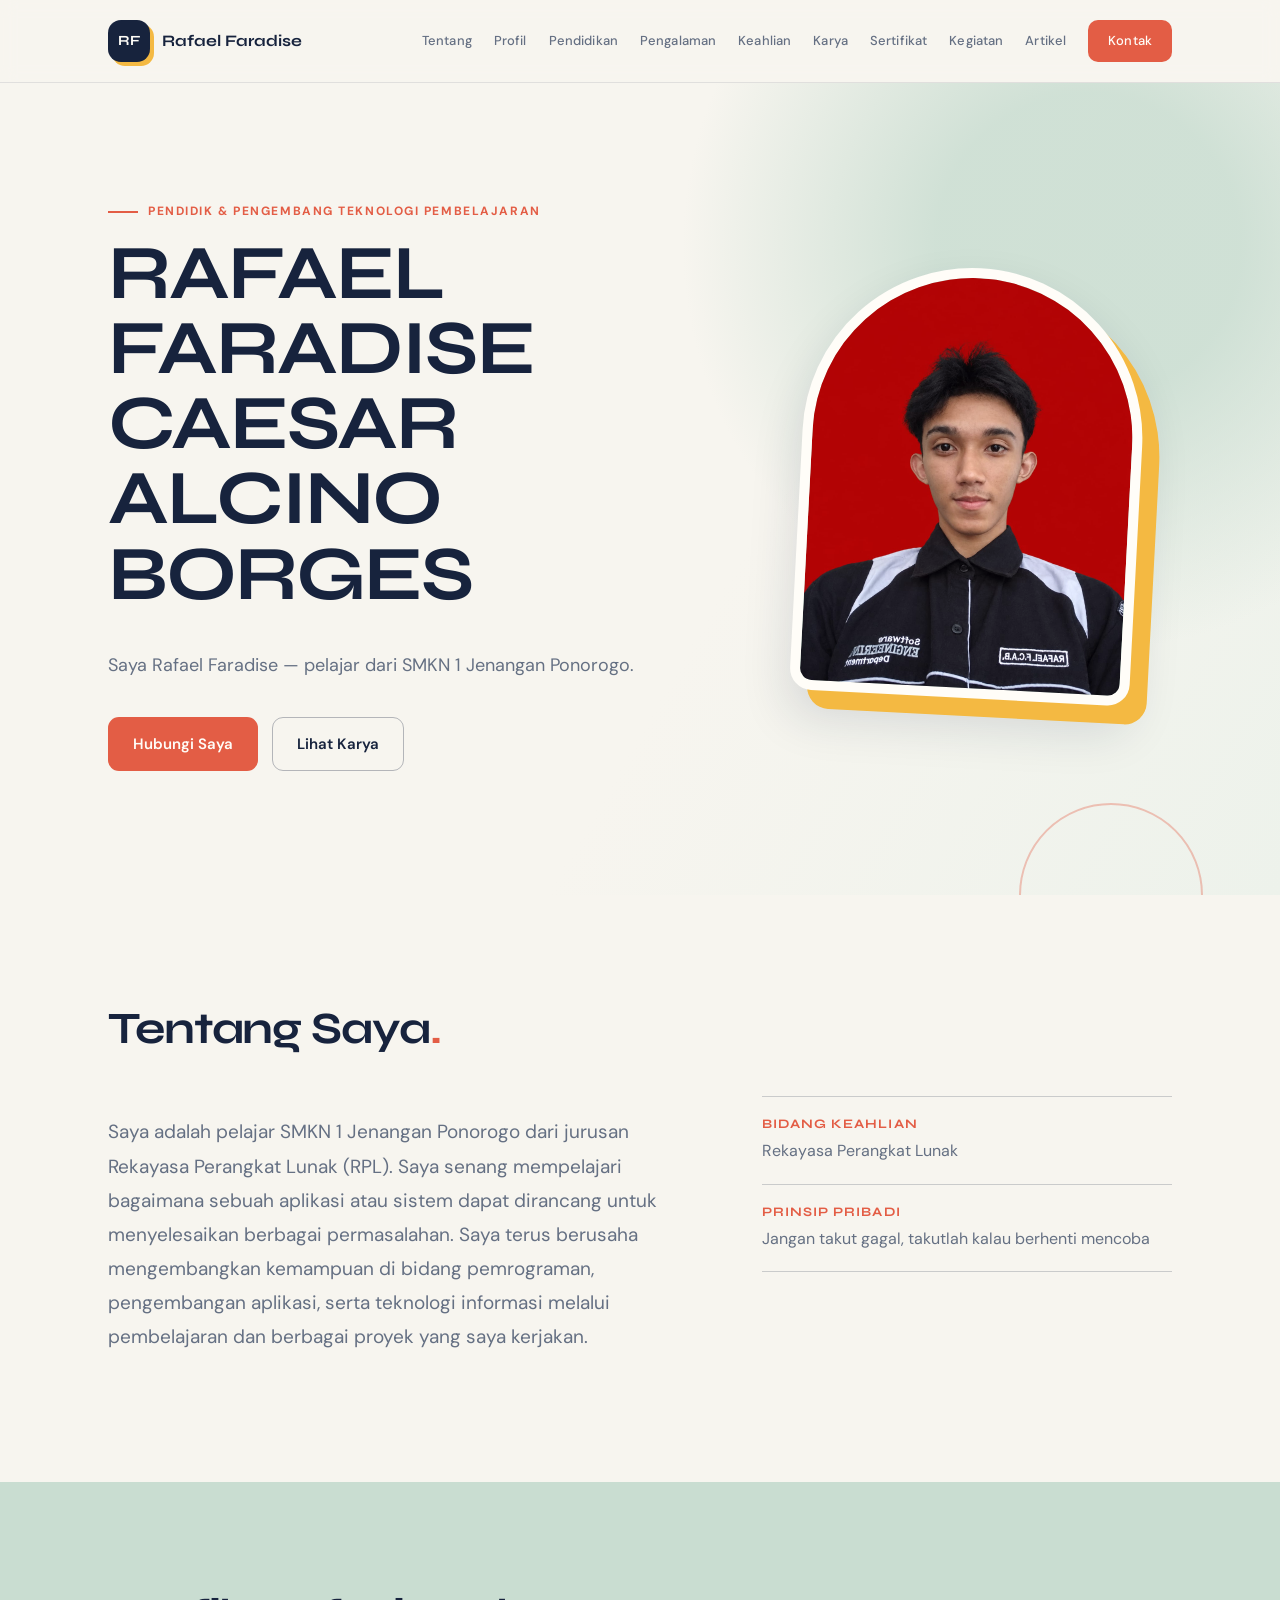
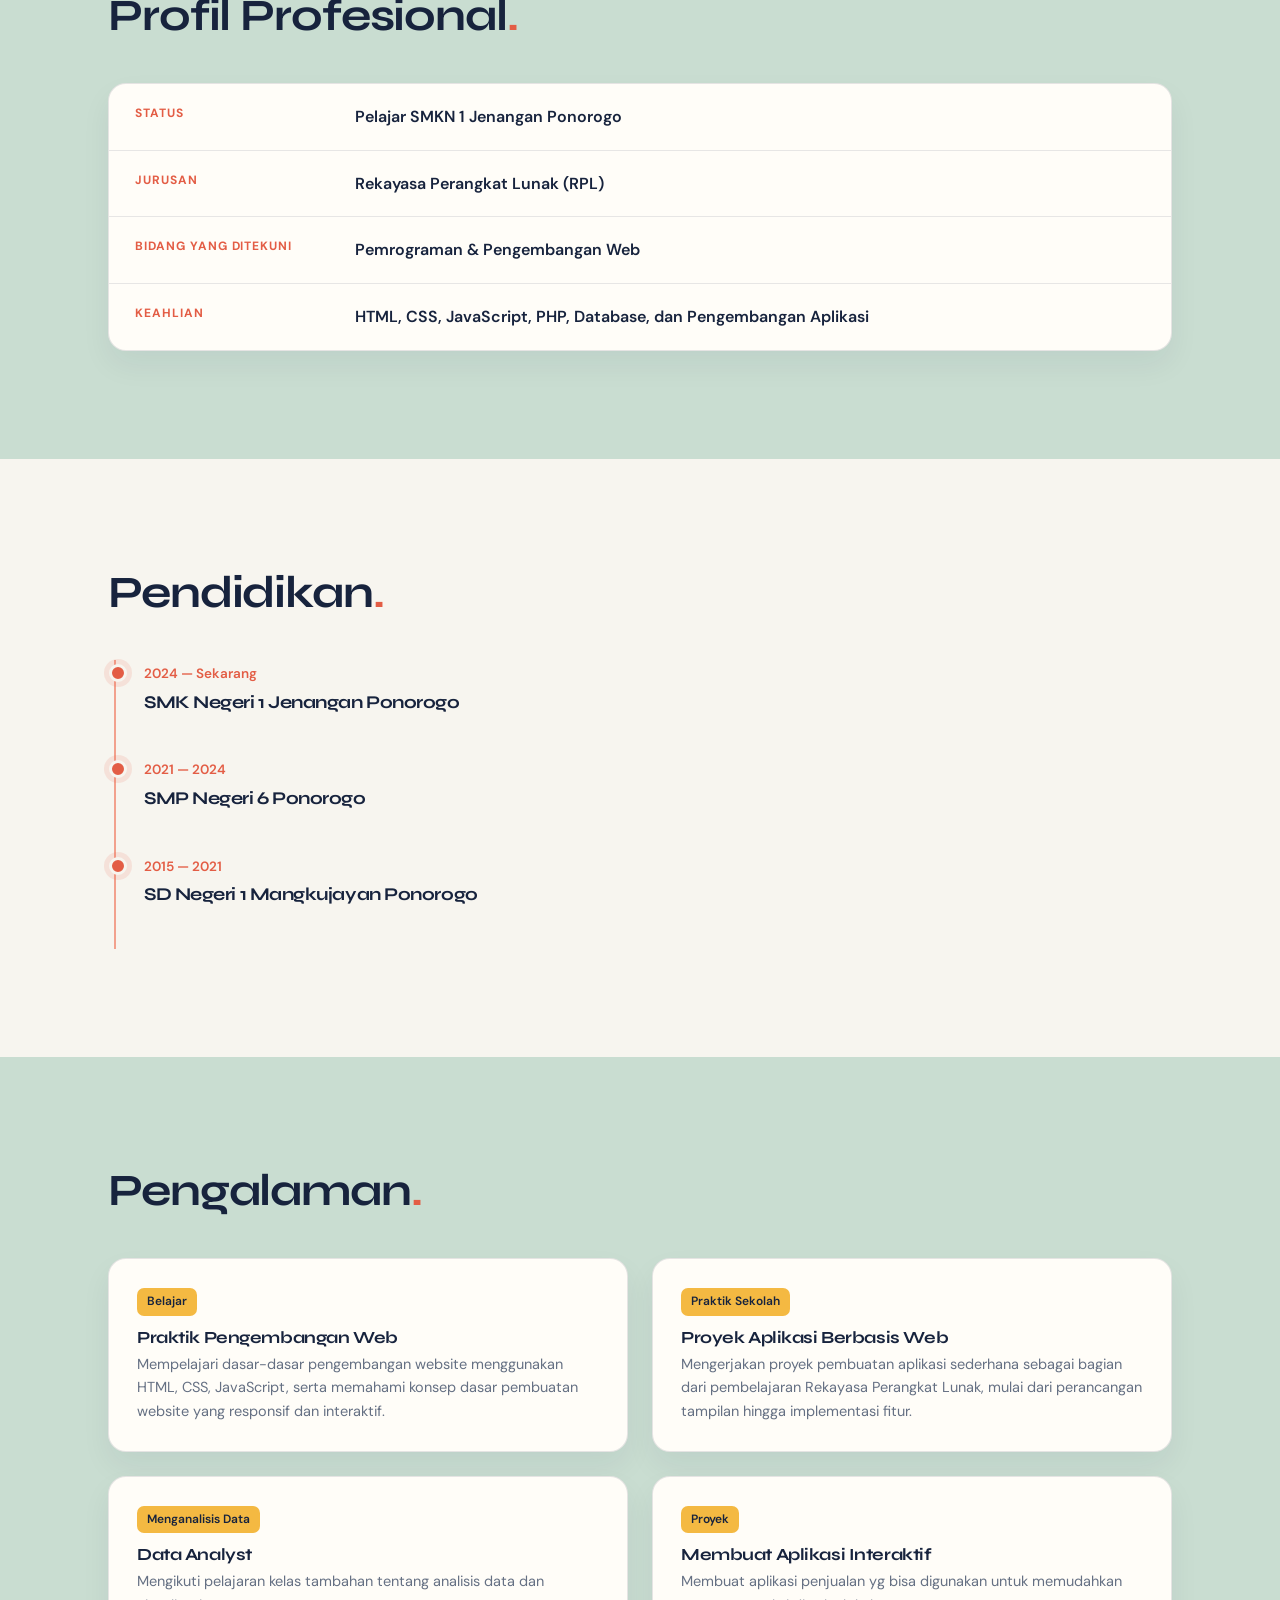
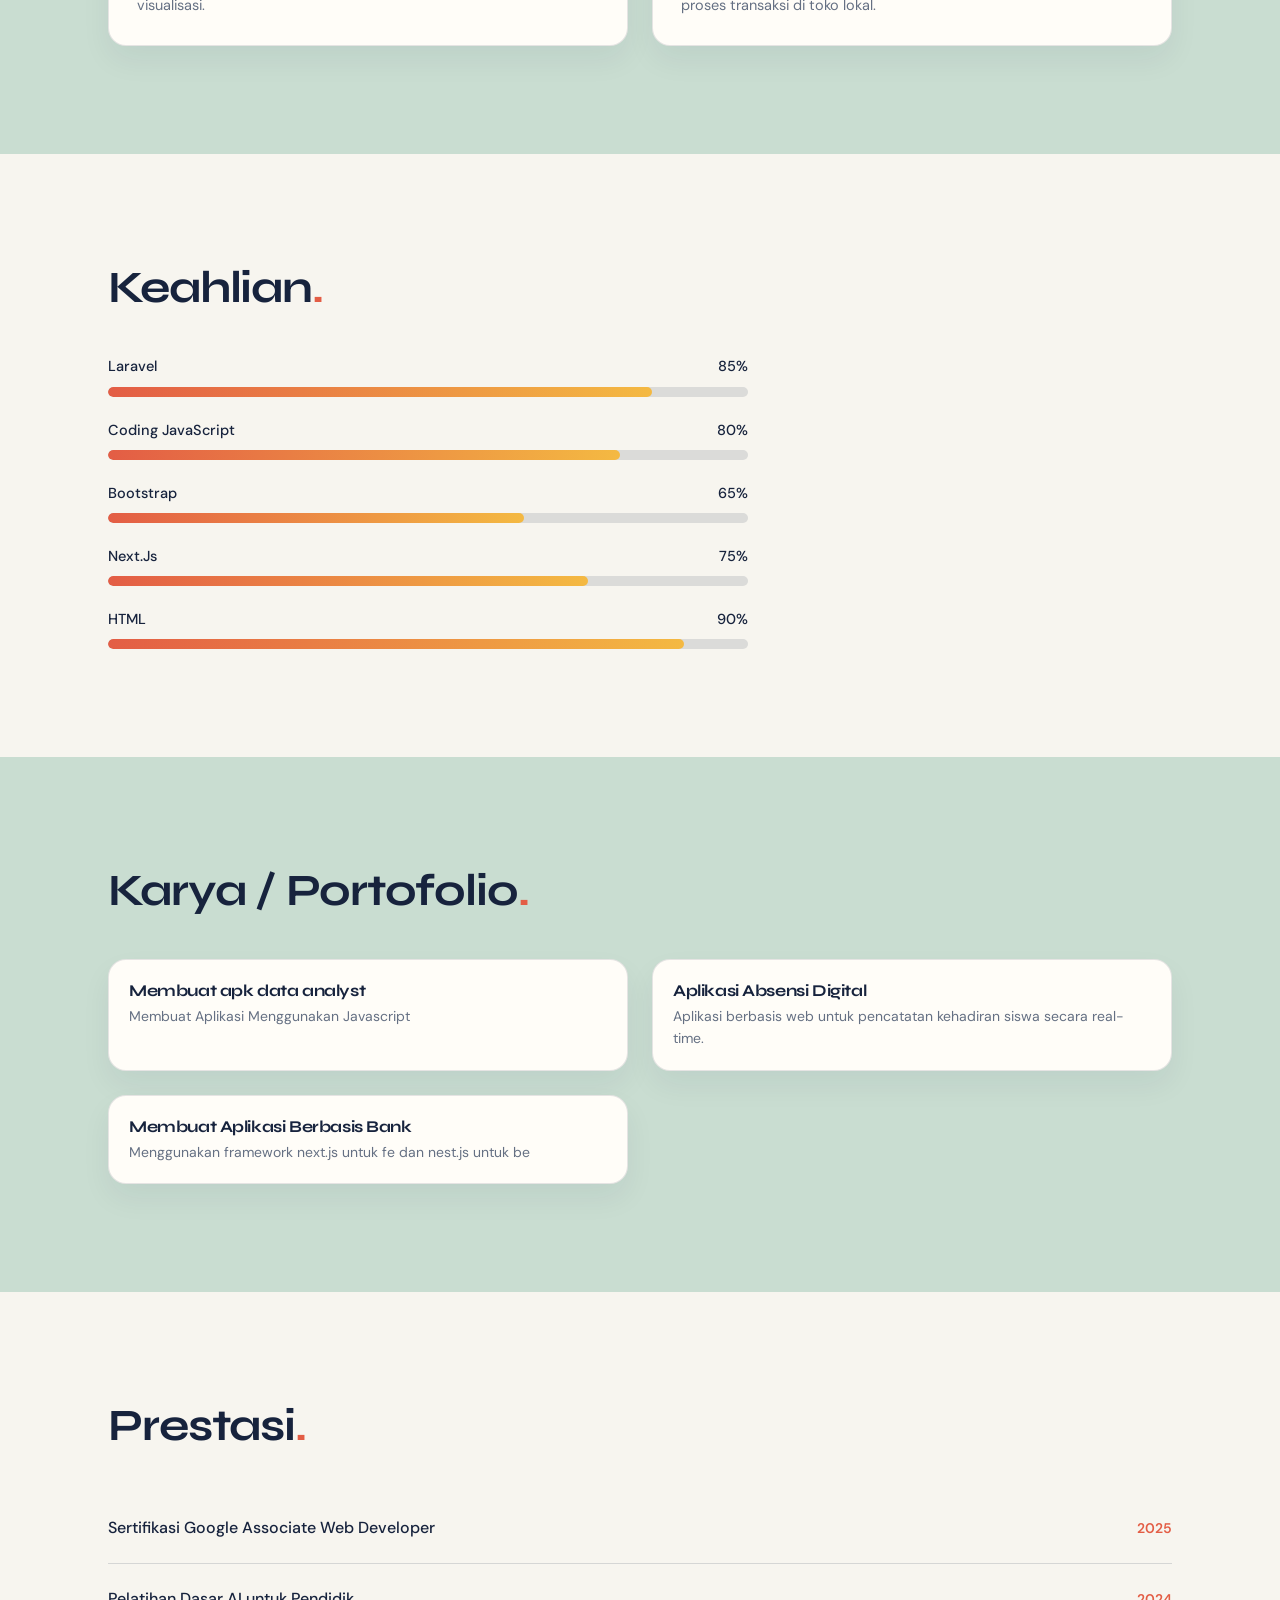
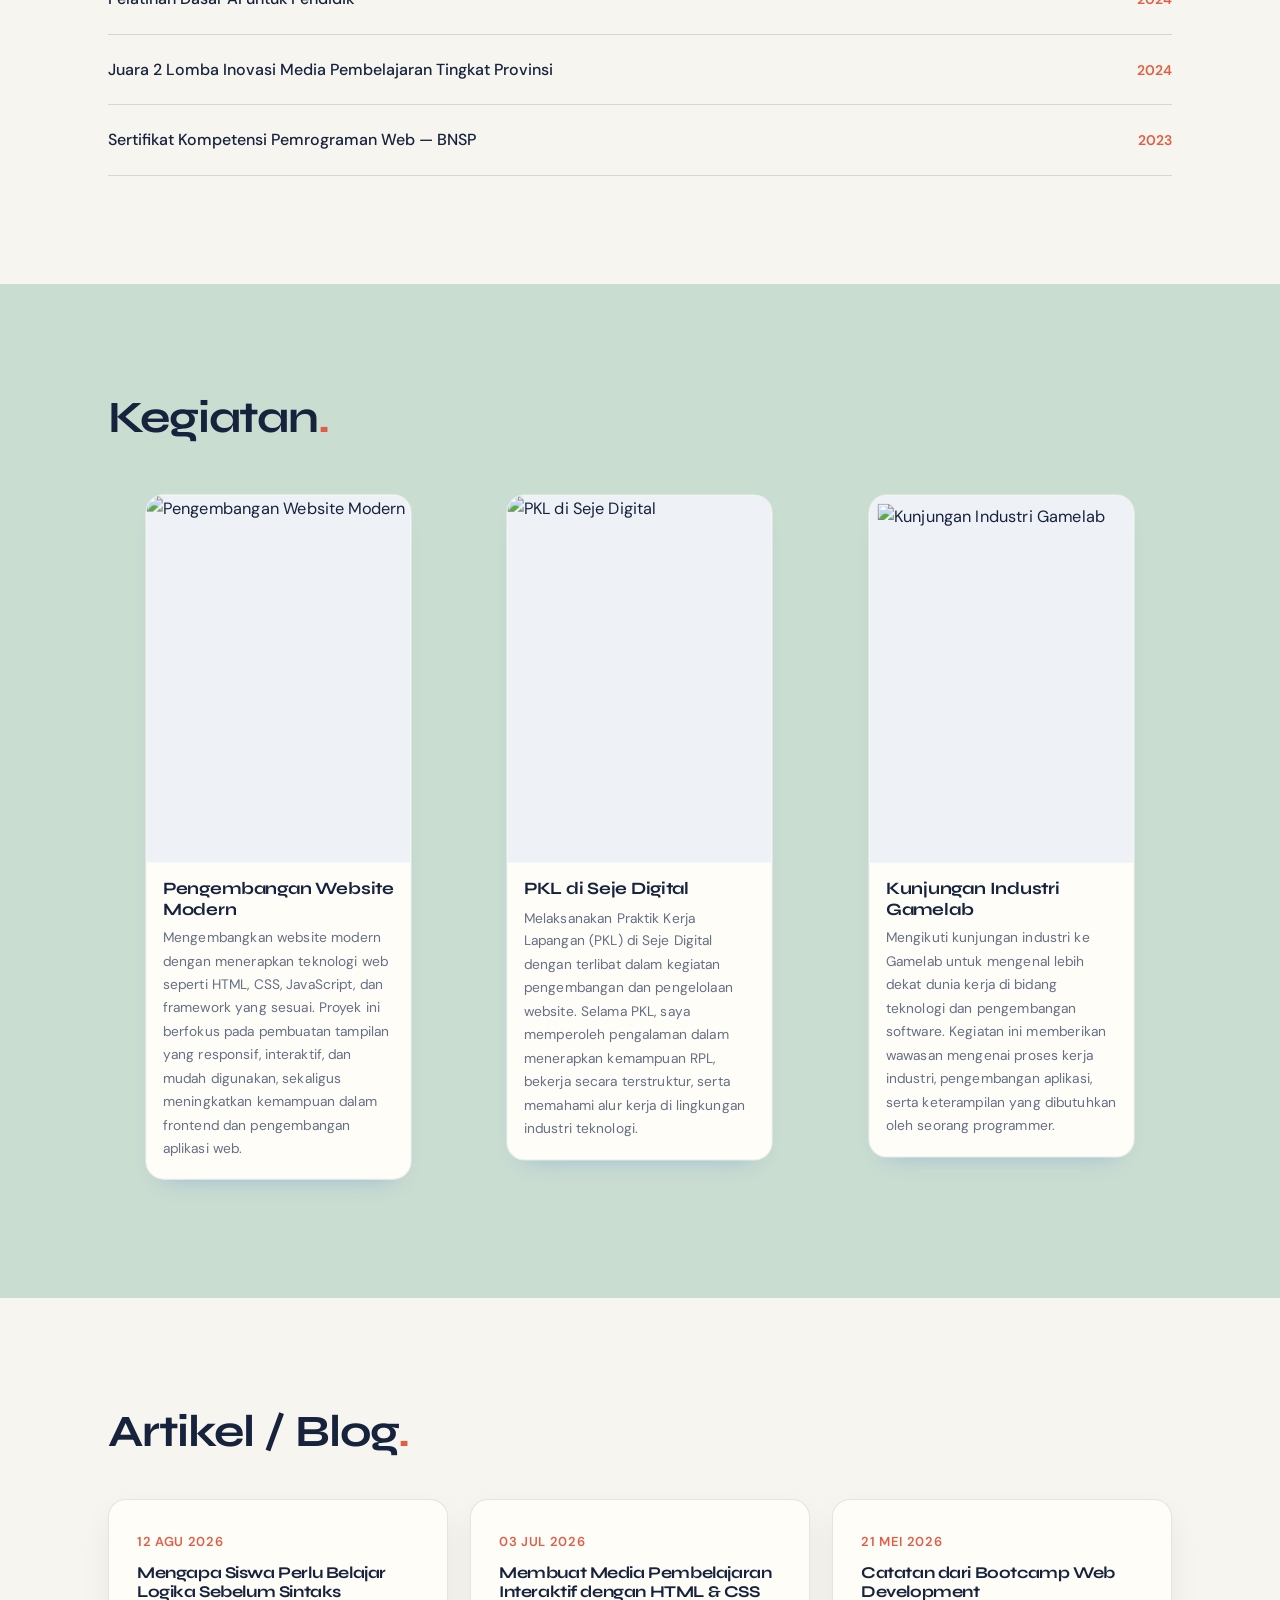
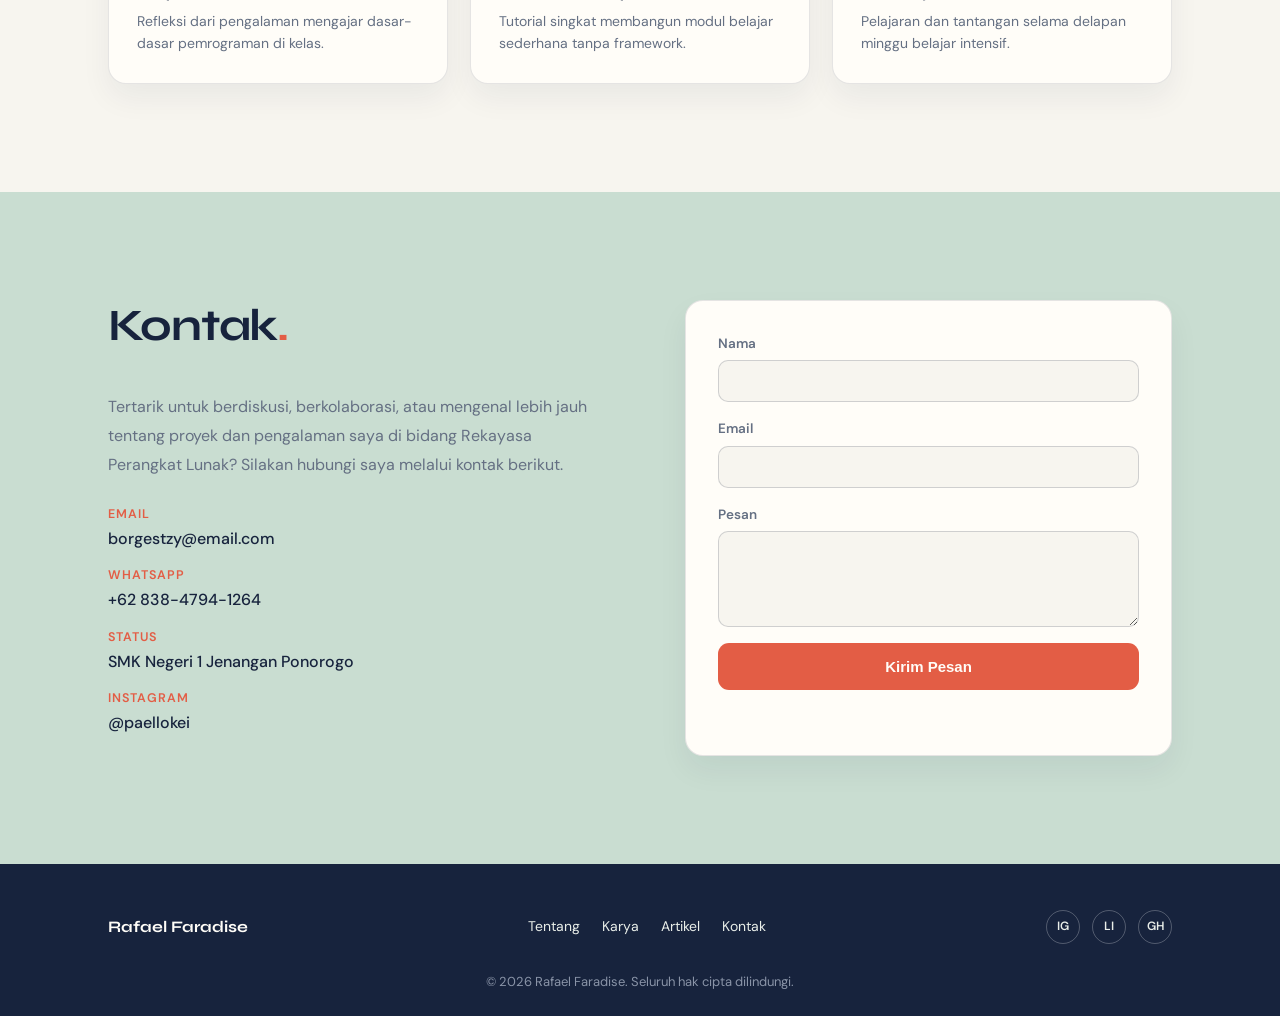
==== index.html @ 044e963b "fix github pages structure" ====
<!DOCTYPE html>
<html lang="id">
<head>
<meta charset="UTF-8">
<meta name="viewport" content="width=device-width, initial-scale=1.0">
<title>Rafael Faradise — Pendidik & Pengembang Teknologi Pembelajaran</title>
<link rel="preconnect" href="https://fonts.googleapis.com">
<link rel="preconnect" href="https://fonts.gstatic.com" crossorigin>
<link href="https://fonts.googleapis.com/css2?family=DM+Sans:wght@400;500;600;700&family=Syne:wght@500;600;700;800&display=swap" rel="stylesheet">
<link rel="stylesheet" href="styles.css">
</head>
<body>

<!-- ============ 1. HEADER / NAVBAR ============ -->
<header class="site-header" id="header">
  <div class="wrap header-inner">
    <a class="brand" href="#beranda">
      <span class="brand-mark">RF</span>
      <span class="brand-name">Rafael Faradise</span>
    </a>

    <nav class="nav" id="nav">
      <a href="#tentang">Tentang</a>
      <a href="#profil">Profil</a>
      <a href="#pendidikan">Pendidikan</a>
      <a href="#pengalaman">Pengalaman</a>
      <a href="#keahlian">Keahlian</a>
      <a href="#karya">Karya</a>
      <a href="#sertifikat">Sertifikat</a>
      <a href="#kegiatan">Kegiatan</a>
      <a href="#artikel">Artikel</a>
      <a href="#kontak" class="nav-cta">Kontak</a>
    </nav>

    <button class="nav-toggle" id="navToggle" aria-label="Buka menu" aria-expanded="false">
      <span></span><span></span><span></span>
    </button>
  </div>
</header>

<main>

  <!-- ============ 2. HERO / BERANDA ============ -->
  <section class="hero" id="beranda">
    <div class="wrap hero-inner">
      <div class="hero-text">
        <p class="hero-eyebrow">Pendidik &amp; Pengembang Teknologi Pembelajaran</p>
        <h1>RAFAEL FARADISE CAESAR ALCINO BORGES</h1>
        <p class="hero-tagline">
          Saya Rafael Faradise — pelajar dari SMKN 1 Jenangan Ponorogo.
        </p>
        <div class="hero-actions">
          <a href="#kontak" class="btn btn-primary">Hubungi Saya</a>
          <a href="#karya" class="btn btn-ghost">Lihat Karya</a>
        </div>
      </div>
      <div class="hero-photo">
        <div class="photo-frame">
          <img src="rafael.jpg.jpeg" alt="Foto Rafael Faradise">
        </div>
      </div>
    </div>
  </section>

  <!-- ============ 3. TENTANG SAYA ============ -->
  <section class="section" id="tentang">
    <div class="wrap">
      <h2 class="section-title">Tentang Saya</h2>
      <div class="about-grid">
        <p class="about-bio">
          Saya adalah pelajar SMKN 1 Jenangan Ponorogo dari jurusan Rekayasa Perangkat Lunak (RPL).
           Saya senang mempelajari bagaimana sebuah aplikasi atau sistem dapat dirancang untuk menyelesaikan berbagai permasalahan.
            Saya terus berusaha mengembangkan kemampuan di bidang pemrograman, pengembangan aplikasi, serta teknologi informasi
          melalui pembelajaran dan berbagai proyek yang saya kerjakan.  
        </p>
        <div class="about-side">
          <div class="about-item">
            <h3>Bidang Keahlian</h3>
            <p>Rekayasa Perangkat Lunak</p>
          </div>
          <div class="about-item">
            <h3>Prinsip Pribadi</h3>
            <p>Jangan takut gagal, takutlah kalau berhenti mencoba</p>
          </div>
        </div>
      </div>
    </div>
  </section>

  <!-- ============ 4. PROFIL PROFESIONAL ============ -->
  <section class="section section-alt" id="profil">
    <div class="wrap">
      <h2 class="section-title">Profil Profesional</h2>
      <div class="profile-card">
        <div class="profile-row">
          <span class="profile-label">Status</span>
          <span class="profile-value">Pelajar SMKN 1 Jenangan Ponorogo</span>
        </div>
        <div class="profile-row">
          <span class="profile-label">Jurusan</span>
          <span class="profile-value">Rekayasa Perangkat Lunak (RPL)</span>
        </div>
        <div class="profile-row">
          <span class="profile-label">Bidang yang Ditekuni</span>
          <span class="profile-value">Pemrograman & Pengembangan Web</span>
        </div>
        <div class="profile-row">
          <span class="profile-label">Keahlian</span>
          <span class="profile-value">HTML, CSS, JavaScript, PHP, Database, dan Pengembangan Aplikasi</span>
        </div>
      </div>
    </div>
  </section>

  <!-- ============ 5. PENDIDIKAN ============ -->
  <section class="section" id="pendidikan">
    <div class="wrap">
      <h2 class="section-title">Pendidikan</h2>
      <ol class="timeline">
        <li class="timeline-item">
          <span class="timeline-year">2024 — Sekarang</span>
          <h3>SMK Negeri 1 Jenangan Ponorogo</h3>
        </li>
        <li class="timeline-item">
          <span class="timeline-year">2021 — 2024</span>
          <h3>SMP Negeri 6 Ponorogo</h3>
        </li>
        <li class="timeline-item">
          <span class="timeline-year">2015 — 2021</span>
          <h3>SD Negeri 1 Mangkujayan Ponorogo</h3>
        </li>
      </ol>
    </div>
  </section>

  <!-- ============ 6. PENGALAMAN ============ -->
  <section class="section section-alt" id="pengalaman">
    <div class="wrap">
      <h2 class="section-title">Pengalaman</h2>
      <div class="exp-grid">
        <div class="exp-card">
          <span class="exp-tag">Belajar</span>
          <h3>Praktik Pengembangan Web</h3>
          <p>Mempelajari dasar-dasar pengembangan website menggunakan HTML, CSS, JavaScript,
             serta memahami konsep dasar pembuatan website yang responsif dan interaktif.</p>
        </div>
        <div class="exp-card">
          <span class="exp-tag">Praktik Sekolah</span>
          <h3>Proyek Aplikasi Berbasis Web</h3>
          <p>Mengerjakan proyek pembuatan aplikasi sederhana sebagai bagian dari pembelajaran Rekayasa Perangkat Lunak,
             mulai dari perancangan tampilan hingga implementasi fitur.</p>
        </div>
        <div class="exp-card">
          <span class="exp-tag">Menganalisis Data</span>
          <h3>Data Analyst</h3>
          <p>Mengikuti pelajaran kelas tambahan tentang analisis data dan visualisasi.</p>
        </div>
        <div class="exp-card">
          <span class="exp-tag">Proyek</span>
          <h3>Membuat Aplikasi Interaktif</h3>
          <p>Membuat aplikasi penjualan yg bisa digunakan untuk memudahkan proses transaksi di toko lokal.</p>
        </div>
      </div>
    </div>
  </section>

  <!-- ============ 7. KEAHLIAN ============ -->
  <section class="section" id="keahlian">
    <div class="wrap">
      <h2 class="section-title">Keahlian</h2>
      <div class="skills">
        <div class="skill">
          <div class="skill-head"><span>Laravel</span><span>85%</span></div>
          <div class="skill-bar"><div class="skill-fill" data-level="85"></div></div>
        </div>
        <div class="skill">
          <div class="skill-head"><span>Coding JavaScript</span><span>80%</span></div>
          <div class="skill-bar"><div class="skill-fill" data-level="80"></div></div>
        </div>
        <div class="skill">
          <div class="skill-head"><span>Bootstrap</span><span>65%</span></div>
          <div class="skill-bar"><div class="skill-fill" data-level="65"></div></div>
        </div>
        <div class="skill">
          <div class="skill-head"><span>Next.Js</span><span>75%</span></div>
          <div class="skill-bar"><div class="skill-fill" data-level="75"></div></div>
        </div>
        <div class="skill">
          <div class="skill-head"><span>HTML</span><span>90%</span></div>
          <div class="skill-bar"><div class="skill-fill" data-level="90"></div></div>
        </div>
      </div>

    </div>
  </section>

  <!-- ============ 8. KARYA / PORTOFOLIO ============ -->
  <section class="section section-alt" id="karya">
    <div class="wrap">
      <h2 class="section-title">Karya / Portofolio</h2>
      <div class="work-grid">
        <article class="work-card">
          <h3>Membuat apk data analyst</h3>
          <p>Membuat Aplikasi Menggunakan Javascript</p>
        </article>
        <article class="work-card">
          <h3>Aplikasi Absensi Digital</h3>
          <p>Aplikasi berbasis web untuk pencatatan kehadiran siswa secara real-time.</p>
        </article>
        <article class="work-card">
          <h3>Membuat Aplikasi Berbasis Bank</h3>
          <p>Menggunakan framework next.js untuk fe dan nest.js untuk be</p>
        </article>
      </div>
    </div>
  </section>

  <!-- ============ 9. SERTIFIKAT / PRESTASI ============ -->
  <section class="section" id="sertifikat">
    <div class="wrap">
      <h2 class="section-title">Prestasi</h2>
      <ul class="cert-list">
        <li>
          <span class="cert-name">Sertifikasi Google Associate Web Developer</span>
          <span class="cert-year">2025</span>
        </li>
        <li>
          <span class="cert-name">Pelatihan Dasar AI untuk Pendidik</span>
          <span class="cert-year">2024</span>
        </li>
        <li>
          <span class="cert-name">Juara 2 Lomba Inovasi Media Pembelajaran Tingkat Provinsi</span>
          <span class="cert-year">2024</span>
        </li>
        <li>
          <span class="cert-name">Sertifikat Kompetensi Pemrograman Web — BNSP</span>
          <span class="cert-year">2023</span>
        </li>
      </ul>
    </div>
  </section>

  <!-- ============ 10. KEGIATAN ============ -->
  <section class="section section-alt" id="kegiatan">
    <div class="wrap">
      <h2 class="section-title">Kegiatan</h2>
      <div class="gallery">
        <figure class="gallery-item">
          <img src="https://i.ibb.co.com/ns5LD12W/Whats-App-Image-2026-09-17-at-14-52-43.jpg" alt="Pengembangan Website Modern">
          <figcaption>
            <h3>Pengembangan Website Modern</h3>
            <p>Mengembangkan website modern dengan menerapkan teknologi web seperti HTML, CSS, JavaScript, dan framework yang sesuai. Proyek ini berfokus pada pembuatan tampilan yang responsif, interaktif, dan mudah digunakan, sekaligus meningkatkan kemampuan dalam frontend dan pengembangan aplikasi web.</p>
          </figcaption>
        </figure>
        <figure class="gallery-item">
          <img src="https://i.ibb.co.com/B2PMxTwX/Whats-App-Image-2026-09-17-at-14-53-12.jpg" alt="PKL di Seje Digital">
          <figcaption>
            <h3>PKL di Seje Digital</h3>
            <p>Melaksanakan Praktik Kerja Lapangan (PKL) di Seje Digital dengan terlibat dalam kegiatan pengembangan dan pengelolaan website. Selama PKL, saya memperoleh pengalaman dalam menerapkan kemampuan RPL, bekerja secara terstruktur, serta memahami alur kerja di lingkungan industri teknologi.</p>
          </figcaption>
        </figure>
        <figure class="gallery-item gallery-item-wide">
          <img src="https://i.ibb.co.com/chj28v3Z/Whats-App-Image-2026-09-17-at-21-21-52.jpg" alt="Kunjungan Industri Gamelab">
          <figcaption>
            <h3>Kunjungan Industri Gamelab</h3>
            <p>Mengikuti kunjungan industri ke Gamelab untuk mengenal lebih dekat dunia kerja di bidang teknologi dan pengembangan software. Kegiatan ini memberikan wawasan mengenai proses kerja industri, pengembangan aplikasi, serta keterampilan yang dibutuhkan oleh seorang programmer.</p>
          </figcaption>
        </figure>
      </div>
    </div>
  </section>

  <!-- ============ 11. ARTIKEL / BLOG ============ -->
  <section class="section" id="artikel">
    <div class="wrap">
      <h2 class="section-title">Artikel / Blog</h2>
      <div class="blog-grid">
        <article class="blog-card">
          <span class="blog-date">12 Agu 2026</span>
          <h3>Mengapa Siswa Perlu Belajar Logika Sebelum Sintaks</h3>
          <p>Refleksi dari pengalaman mengajar dasar-dasar pemrograman di kelas.</p>
        </article>
        <article class="blog-card">
          <span class="blog-date">03 Jul 2026</span>
          <h3>Membuat Media Pembelajaran Interaktif dengan HTML &amp; CSS</h3>
          <p>Tutorial singkat membangun modul belajar sederhana tanpa framework.</p>
        </article>
        <article class="blog-card">
          <span class="blog-date">21 Mei 2026</span>
          <h3>Catatan dari Bootcamp Web Development</h3>
          <p>Pelajaran dan tantangan selama delapan minggu belajar intensif.</p>
        </article>
      </div>
    </div>
  </section>

  <!-- ============ 12. KONTAK ============ -->
  <section class="section section-alt" id="kontak">
    <div class="wrap kontak-grid">
      <div class="kontak-info">
        <h2 class="section-title">Kontak</h2>
        <p>Tertarik untuk berdiskusi, berkolaborasi, atau mengenal lebih jauh tentang proyek
           dan pengalaman saya di bidang Rekayasa Perangkat Lunak?
           Silakan hubungi saya melalui kontak berikut.</p>
        <ul class="kontak-list">
          <li><span>Email</span> borgestzy@email.com</li>
          <li><span>WhatsApp</span> +62 838-4794-1264</li>
          <li><span>Status</span> SMK Negeri 1 Jenangan Ponorogo</li>
          <li><span>Instagram</span> @paellokei</li>
        </ul>
      </div>
      <form class="kontak-form" id="kontakForm">
        <label>
          Nama
          <input type="text" name="nama" required>
        </label>
        <label>
          Email
          <input type="email" name="email" required>
        </label>
        <label>
          Pesan
          <textarea name="pesan" rows="4" required></textarea>
        </label>
        <button type="submit" class="btn btn-primary">Kirim Pesan</button>
        <p class="form-note" id="formNote"></p>
      </form>
    </div>
  </section>

</main>

<!-- ============ 13. FOOTER ============ -->
<footer class="site-footer">
  <div class="wrap footer-inner">
    <span class="brand-name">Rafael Faradise</span>
    <nav class="footer-nav">
      <a href="#tentang">Tentang</a>
      <a href="#karya">Karya</a>
      <a href="#artikel">Artikel</a>
      <a href="#kontak">Kontak</a>
    </nav>
    <div class="footer-social">
      <a href="#" aria-label="Instagram">IG</a>
      <a href="#" aria-label="LinkedIn">LI</a>
      <a href="#" aria-label="GitHub">GH</a>
    </div>
  </div>
  <p class="copyright">&copy; 2026 Rafael Faradise. Seluruh hak cipta dilindungi.</p>
</footer>

<script src="script.js"></script>
</body>
</html>
---- styles.css ----
/* =========================================================
   TEMA WARNA — ubah variabel di sini untuk mengganti tema
   ========================================================= */
:root{
  --blue-900: #05236b;   /* biru gelap, untuk teks/footer */
  --blue-700: #0b3fd6;   /* biru utama */
  --blue-600: #1f6bff;   /* biru terang — aksen utama */
  --blue-400: #6ba1ff;   /* biru muda — hover/border */
  --blue-100: #e7f0ff;   /* biru sangat muda — background alt */
  --paper:    #f6f9ff;   /* background utama */
  --ink:      #0c162e;   /* warna teks utama */
  --ink-soft: #4a5772;   /* warna teks sekunder */
  --white:    #ffffff;
  --amber:    #ffb020;   /* aksen hangat, dipakai sangat terbatas */

  --font-display: 'Space Grotesk', sans-serif;
  --font-body: 'Inter', sans-serif;

  --radius: 10px;
  --max-width: 1080px;
}

*{ box-sizing: border-box; }
html{ scroll-behavior: smooth; }

body{
  margin: 0;
  background: var(--paper);
  color: var(--ink);
  font-family: var(--font-body);
  line-height: 1.6;
  -webkit-font-smoothing: antialiased;
}

h1,h2,h3{
  font-family: var(--font-display);
  color: var(--blue-900);
  line-height: 1.15;
  margin: 0 0 .5em;
}

a{ color: inherit; text-decoration: none; }
ul, ol{ list-style: none; margin: 0; padding: 0; }

img{ max-width: 100%; display: block; }

.wrap{
  max-width: var(--max-width);
  margin: 0 auto;
  padding: 0 24px;
}

:focus-visible{
  outline: 3px solid var(--amber);
  outline-offset: 2px;
}

/* ---------- 1. HEADER / NAVBAR ---------- */
.site-header{
  position: sticky;
  top: 0;
  z-index: 50;
  background: rgba(246, 249, 255, .9);
  backdrop-filter: blur(8px);
  border-bottom: 1px solid var(--blue-100);
}

.header-inner{
  display: flex;
  align-items: center;
  justify-content: space-between;
  height: 72px;
}

.brand{ display: flex; align-items: center; gap: 10px; }

.brand-mark{
  width: 38px; height: 38px;
  border-radius: 8px;
  background: var(--blue-600);
  color: var(--white);
  display: grid;
  place-items: center;
  font-family: var(--font-display);
  font-weight: 700;
  font-size: 14px;
}

.brand-name{
  font-family: var(--font-display);
  font-weight: 600;
  color: var(--blue-900);
}

.nav{
  display: flex;
  align-items: center;
  gap: 28px;
  font-size: 14.5px;
  font-weight: 500;
  color: var(--ink-soft);
}

.nav a:hover{ color: var(--blue-600); }

.nav-cta{
  background: var(--blue-600);
  color: var(--white) !important;
  padding: 9px 18px;
  border-radius: 999px;
}
.nav-cta:hover{ background: var(--blue-700); color: var(--white) !important; }

.nav-toggle{
  display: none;
  flex-direction: column;
  gap: 5px;
  background: none;
  border: none;
  cursor: pointer;
  padding: 8px;
}
.nav-toggle span{
  width: 22px; height: 2px;
  background: var(--blue-900);
  border-radius: 2px;
}

/* ---------- 2. HERO / BERANDA ---------- */
.hero{
  padding: 88px 0 96px;
  background:
    radial-gradient(700px 320px at 85% -10%, var(--blue-100), transparent 60%);
}

.hero-inner{
  display: grid;
  grid-template-columns: 1.15fr .85fr;
  gap: 56px;
  align-items: center;
}

.hero-eyebrow{
  color: var(--blue-600);
  font-weight: 600;
  font-size: 15px;
  margin: 0 0 14px;
}

.hero h1{
  font-size: clamp(2.1rem, 4vw, 3.1rem);
  font-weight: 700;
  max-width: 14ch;
}

.hero-tagline{
  color: var(--ink-soft);
  font-size: 17px;
  max-width: 46ch;
  margin: 20px 0 32px;
}

.hero-actions{ display: flex; gap: 14px; flex-wrap: wrap; }

.btn{
  display: inline-block;
  padding: 13px 26px;
  border-radius: 999px;
  font-weight: 600;
  font-size: 15px;
  border: 1.5px solid transparent;
  cursor: pointer;
}

.btn-primary{
  background: var(--blue-600);
  color: var(--white);
}
.btn-primary:hover{ background: var(--blue-700); }

.btn-ghost{
  border-color: var(--blue-400);
  color: var(--blue-700);
  background: transparent;
}
.btn-ghost:hover{ background: var(--blue-100); }

.hero-photo{ display: flex; justify-content: center; }

.photo-frame{
  width: 260px;
  height: 320px;
  border-radius: 20px;
  overflow: hidden;
  background: linear-gradient(160deg, var(--blue-600), var(--blue-900));
  color: var(--white);
  display: grid;
  place-items: center;
  text-align: center;
  font-family: var(--font-display);
  font-weight: 500;
  font-size: 15px;
  box-shadow: 0 24px 48px -20px rgba(11, 63, 214, .45);
}

.photo-frame img{
  width: 100%;
  height: 100%;
  object-fit: cover;
}

/* ---------- SECTION UMUM ---------- */
.section{ padding: 88px 0; }
.section-alt{ background: var(--blue-100); }

.section-title{
  font-size: clamp(1.5rem, 2.6vw, 2rem);
  margin-bottom: 36px;
}

/* ---------- 3. TENTANG SAYA ---------- */
.about-grid{
  display: grid;
  grid-template-columns: 1.4fr 1fr;
  gap: 48px;
}
.about-bio{ font-size: 17px; color: var(--ink-soft); max-width: 56ch; }
.about-side{ display: flex; flex-direction: column; gap: 22px; }
.about-item h3{ font-size: 15px; color: var(--blue-700); margin-bottom: 6px; }
.about-item p{ margin: 0; color: var(--ink-soft); }

/* ---------- 4. PROFIL PROFESIONAL ---------- */
.profile-card{
  background: var(--white);
  border: 1px solid var(--blue-100);
  border-radius: var(--radius);
  overflow: hidden;
}
.profile-row{
  display: grid;
  grid-template-columns: 220px 1fr;
  padding: 18px 24px;
}
.profile-row + .profile-row{ border-top: 1px solid var(--blue-100); }
.profile-label{ color: var(--ink-soft); font-size: 14px; }
.profile-value{ font-weight: 600; color: var(--blue-900); }

/* ---------- 5. PENDIDIKAN (timeline) ---------- */
.timeline{
  border-left: 2px solid var(--blue-400);
  margin-left: 6px;
}
.timeline-item{
  position: relative;
  padding: 0 0 34px 28px;
}
.timeline-item::before{
  content: '';
  position: absolute;
  left: -7px; top: 4px;
  width: 12px; height: 12px;
  border-radius: 50%;
  background: var(--blue-600);
  border: 3px solid var(--paper);
}
.timeline-year{
  color: var(--blue-600);
  font-weight: 600;
  font-size: 13.5px;
}
.timeline-item h3{ font-size: 18px; margin: 6px 0 2px; }
.timeline-item p{ margin: 0; color: var(--ink-soft); }

/* ---------- 6. PENGALAMAN ---------- */
.exp-grid{
  display: grid;
  grid-template-columns: repeat(2, 1fr);
  gap: 20px;
}
.exp-card{
  background: var(--white);
  border-radius: var(--radius);
  padding: 24px;
  border: 1px solid var(--blue-100);
}
.exp-tag{
  display: inline-block;
  font-size: 12px;
  font-weight: 600;
  color: var(--blue-700);
  background: var(--blue-100);
  padding: 4px 10px;
  border-radius: 999px;
  margin-bottom: 12px;
}
.exp-card h3{ font-size: 17px; margin-bottom: 6px; }
.exp-card p{ margin: 0; color: var(--ink-soft); font-size: 14.5px; }

/* ---------- 7. KEAHLIAN ---------- */
.skills{ display: flex; flex-direction: column; gap: 22px; max-width: 640px; }
.skill-head{
  display: flex;
  justify-content: space-between;
  font-size: 14.5px;
  font-weight: 500;
  margin-bottom: 8px;
  color: var(--ink);
}
.skill-bar{
  height: 8px;
  border-radius: 999px;
  background: var(--blue-100);
  overflow: hidden;
}
.skill-fill{
  height: 100%;
  width: 0;
  border-radius: 999px;
  background: linear-gradient(90deg, var(--blue-600), var(--blue-400));
  transition: width 1.1s ease;
}

.skill-gallery{
  display: grid;
  grid-template-columns: repeat(3, minmax(0, 1fr));
  gap: 20px;
  margin-top: 32px;
}

.skill-gallery-item{
  background: var(--white);
  border: 1px solid var(--blue-100);
  border-radius: var(--radius);
  overflow: hidden;
  box-shadow: 0 12px 24px -18px rgba(11, 63, 214, .35);
}

.skill-gallery-item img{
  width: 100%;
  height: 220px;
  object-fit: cover;
  display: block;
}

.skill-gallery-item figcaption{
  padding: 12px 14px 16px;
  color: var(--ink-soft);
  font-size: 13px;
  font-weight: 500;
}

/* ---------- 8. KARYA / PORTOFOLIO ---------- */
.work-grid{
  display: grid;
  grid-template-columns: repeat(2, 1fr);
  gap: 22px;
}
.work-card{
  background: var(--white);
  border-radius: var(--radius);
  overflow: hidden;
  border: 1px solid var(--blue-100);
}
.work-thumb{
  height: 140px;
  display: grid;
  place-items: center;
  background: linear-gradient(135deg, var(--blue-400), var(--blue-700));
  color: var(--white);
  font-family: var(--font-display);
  font-weight: 600;
  letter-spacing: .02em;
}
.work-card h3{ font-size: 16.5px; margin: 16px 20px 4px; }
.work-card p{ margin: 0 20px 20px; color: var(--ink-soft); font-size: 14px; }

/* ---------- 9. SERTIFIKAT / PRESTASI ---------- */
.cert-list{ display: flex; flex-direction: column; }
.cert-list li{
  display: flex;
  justify-content: space-between;
  align-items: baseline;
  padding: 18px 0;
  border-bottom: 1px solid var(--blue-100);
}
.cert-name{ font-weight: 500; }
.cert-year{ color: var(--blue-600); font-weight: 600; font-size: 14px; }

/* ---------- 10. KEGIATAN ---------- */
.gallery{
  display: grid;
  grid-template-columns: repeat(3, minmax(0, 1fr));
  gap: 28px;
  align-items: start;
}
.gallery-item{
  background: var(--white);
  border: 1px solid var(--blue-100);
  border-radius: var(--radius);
  overflow: hidden;
  box-shadow: 0 12px 24px -18px rgba(11, 63, 214, .35);
  transform: scale(1.02);
}
.gallery-item img{
  width: 100%;
  height: 260px;
  object-fit: contain;
  display: block;
  background: #eef2f7;
  padding: 0;
}
.gallery-item-wide{
  grid-column: span 1;
}
.gallery-item-wide img{
  height: 340px;
  object-fit: cover;
  padding: 0;
  background: #eef2f7;
}
.gallery-item figcaption{
  padding: 18px 18px 20px;
  color: var(--ink-soft);
  text-align: left;
}
.gallery-item figcaption h3{
  font-size: 18px;
  margin-bottom: 10px;
  color: var(--blue-900);
}
.gallery-item figcaption p{
  margin: 0;
  font-size: 14px;
  line-height: 1.8;
  color: var(--ink-soft);
}

/* ---------- 11. ARTIKEL / BLOG ---------- */
.blog-grid{
  display: grid;
  grid-template-columns: repeat(3, 1fr);
  gap: 22px;
}
.blog-card{
  background: var(--white);
  border-radius: var(--radius);
  padding: 22px;
  border: 1px solid var(--blue-100);
}
.blog-date{ color: var(--blue-600); font-size: 13px; font-weight: 600; }
.blog-card h3{ font-size: 16.5px; margin: 10px 0 8px; }
.blog-card p{ margin: 0; color: var(--ink-soft); font-size: 14px; }

/* ---------- 12. KONTAK ---------- */
.kontak-grid{
  display: grid;
  grid-template-columns: 1fr 1fr;
  gap: 56px;
}
.kontak-info p{ color: var(--ink-soft); max-width: 44ch; }
.kontak-list{ margin-top: 24px; display: flex; flex-direction: column; gap: 14px; }
.kontak-list li{ font-weight: 500; }
.kontak-list li span{
  display: block;
  color: var(--blue-600);
  font-size: 12.5px;
  font-weight: 600;
  margin-bottom: 2px;
}
.kontak-form{
  background: var(--white);
  padding: 28px;
  border-radius: var(--radius);
  border: 1px solid var(--blue-100);
  display: flex;
  flex-direction: column;
  gap: 16px;
}
.kontak-form label{
  font-size: 13.5px;
  font-weight: 600;
  color: var(--ink-soft);
  display: flex;
  flex-direction: column;
  gap: 6px;
}
.kontak-form input,
.kontak-form textarea{
  font-family: var(--font-body);
  font-size: 14.5px;
  padding: 11px 13px;
  border-radius: 8px;
  border: 1.5px solid var(--blue-100);
  background: var(--paper);
  color: var(--ink);
  resize: vertical;
}
.kontak-form input:focus,
.kontak-form textarea:focus{
  border-color: var(--blue-400);
  outline: none;
}
.form-note{
  margin: 0;
  font-size: 13.5px;
  color: var(--blue-700);
  min-height: 1.2em;
}

/* ---------- 13. FOOTER ---------- */
.site-footer{
  background: var(--blue-900);
  color: var(--blue-100);
  padding: 40px 0 24px;
}
.footer-inner{
  display: flex;
  align-items: center;
  justify-content: space-between;
  flex-wrap: wrap;
  gap: 16px;
}
.site-footer .brand-name{ color: var(--white); }
.footer-nav{ display: flex; gap: 22px; font-size: 14px; }
.footer-nav a:hover{ color: var(--white); }
.footer-social{ display: flex; gap: 12px; }
.footer-social a{
  width: 34px; height: 34px;
  border-radius: 50%;
  border: 1px solid rgba(255,255,255,.25);
  display: grid;
  place-items: center;
  font-size: 12px;
  font-weight: 600;
}
.footer-social a:hover{ background: var(--blue-600); border-color: var(--blue-600); }
.copyright{
  text-align: center;
  font-size: 13px;
  color: rgba(231, 240, 255, .55);
  margin: 28px 0 0;
}

/* ---------- RESPONSIVE ---------- */
@media (max-width: 900px){
  .hero-inner{ grid-template-columns: 1fr; }
  .hero-photo{ order: -1; }
  .about-grid,
  .kontak-grid{ grid-template-columns: 1fr; }
  .exp-grid,
  .work-grid,
  .gallery{ grid-template-columns: 1fr; }
  .blog-grid{ grid-template-columns: 1fr 1fr; }
}

@media (max-width: 640px){
  .nav{
    position: absolute;
    top: 72px; left: 0; right: 0;
    background: var(--white);
    flex-direction: column;
    align-items: flex-start;
    padding: 20px 24px 28px;
    gap: 16px;
    border-bottom: 1px solid var(--blue-100);
    display: none;
  }
  .nav.is-open{ display: flex; }
  .nav-toggle{ display: flex; }
  .nav-cta{ margin-top: 4px; }
  .blog-grid{ grid-template-columns: 1fr; }
  .profile-row{ grid-template-columns: 1fr; gap: 4px; }
}

@media (prefers-reduced-motion: reduce){
  html{ scroll-behavior: auto; }
  .skill-fill{ transition: none; }
}

/* ---------- VISUAL REFRESH ---------- */
:root{
  --blue-900: #17233d;
  --blue-700: #e35d45;
  --blue-600: #e35d45;
  --blue-400: #f2a18d;
  --blue-100: #e9eee9;
  --paper: #f7f5ef;
  --ink: #17233d;
  --ink-soft: #657083;
  --white: #fffdf8;
  --amber: #f4b942;
  --mint: #c9ddd1;
  --font-display: 'Syne', sans-serif;
  --font-body: 'DM Sans', sans-serif;
  --radius: 18px;
  --max-width: 1120px;
}

body{
  background: var(--paper);
  color: var(--ink);
  font-size: 16px;
}

h1,h2,h3{ color: var(--ink); letter-spacing: -.025em; }

.wrap{ padding: 0 28px; }

.site-header{
  background: rgba(247, 245, 239, .88);
  border-bottom: 1px solid rgba(23, 35, 61, .1);
}

.header-inner{ height: 82px; }
.brand{ gap: 12px; }
.brand-mark{
  width: 42px;
  height: 42px;
  border-radius: 13px;
  background: var(--ink);
  box-shadow: 4px 4px 0 var(--amber);
}
.brand-name{ color: var(--ink); font-weight: 700; }
.nav{ gap: 22px; font-size: 13px; letter-spacing: .01em; }
.nav a{ transition: color .2s ease, transform .2s ease; }
.nav a:hover{ color: var(--blue-600); transform: translateY(-1px); }
.nav-cta{ padding: 11px 20px; border-radius: 10px; }

.hero{
  position: relative;
  overflow: hidden;
  padding: 112px 0 124px;
  background:
    radial-gradient(circle at 85% 20%, rgba(201, 221, 209, .85) 0 12%, transparent 32%),
    linear-gradient(120deg, #f7f5ef 0%, #f7f5ef 58%, #edf2eb 100%);
}
.hero::after{
  content: '';
  position: absolute;
  width: 180px;
  height: 180px;
  right: 6%;
  bottom: -92px;
  border: 2px solid rgba(227, 93, 69, .35);
  border-radius: 50%;
}
.hero-inner{ grid-template-columns: 1.18fr .82fr; gap: 80px; }
.hero-eyebrow{
  display: inline-flex;
  align-items: center;
  gap: 10px;
  color: var(--blue-600);
  font-size: 12px;
  font-weight: 700;
  letter-spacing: .13em;
  text-transform: uppercase;
}
.hero-eyebrow::before{ content: ''; width: 30px; height: 2px; background: var(--blue-600); }
.hero h1{ font-size: clamp(2.7rem, 6vw, 5.4rem); line-height: .98; max-width: 11ch; }
.hero-tagline{ font-size: 18px; line-height: 1.7; margin: 28px 0 36px; }
.btn{ padding: 14px 24px; border-radius: 11px; transition: transform .2s ease, box-shadow .2s ease, background .2s ease; }
.btn:hover{ transform: translateY(-3px); box-shadow: 0 10px 20px rgba(23, 35, 61, .12); }
.btn-primary{ background: var(--blue-600); }
.btn-primary:hover{ background: #c94c37; }
.btn-ghost{ border-color: rgba(23, 35, 61, .3); color: var(--ink); }
.btn-ghost:hover{ background: var(--white); }
.photo-frame{
  position: relative;
  width: min(100%, 340px);
  height: 430px;
  border-radius: 170px 170px 22px 22px;
  background: var(--mint);
  border: 10px solid var(--white);
  box-shadow: 18px 18px 0 var(--amber), 0 25px 50px rgba(23, 35, 61, .14);
  transform: rotate(3deg);
}
.photo-frame img{ filter: saturate(.86) contrast(1.04); }

.section{ padding: 108px 0; }
.section-alt{ background: var(--mint); }
.section-title{ font-size: clamp(1.9rem, 3.5vw, 2.8rem); margin-bottom: 42px; }
.section-title::after{ content: '.'; color: var(--blue-600); }
.about-grid{ gap: 80px; }
.about-bio{ font-size: 19px; line-height: 1.8; }
.about-side{ gap: 0; }
.about-item{ padding: 20px 0; border-top: 1px solid rgba(23,35,61,.2); }
.about-item:last-child{ border-bottom: 1px solid rgba(23,35,61,.2); }
.about-item h3{ color: var(--blue-600); font-size: 13px; letter-spacing: .08em; text-transform: uppercase; }

.profile-card, .exp-card, .work-card, .blog-card, .kontak-form{
  border: 1px solid rgba(23,35,61,.11);
  box-shadow: 0 14px 30px rgba(23,35,61,.06);
  transition: transform .25s ease, box-shadow .25s ease;
}
.profile-card:hover, .exp-card:hover, .work-card:hover, .blog-card:hover{ transform: translateY(-5px); box-shadow: 0 20px 34px rgba(23,35,61,.1); }
.profile-row{ padding: 20px 26px; }
.profile-row + .profile-row{ border-color: rgba(23,35,61,.1); }
.profile-label{ color: var(--blue-600); font-size: 12px; font-weight: 700; letter-spacing: .08em; text-transform: uppercase; }
.timeline{ border-color: var(--blue-400); }
.timeline-item{ padding-bottom: 42px; }
.timeline-item::before{ background: var(--blue-600); border-color: var(--paper); box-shadow: 0 0 0 5px rgba(227,93,69,.13); }
.timeline-year, .blog-date, .cert-year{ color: var(--blue-600); }
.exp-grid, .work-grid{ gap: 24px; }
.exp-card, .work-card, .blog-card{ padding: 28px; }
.work-card{ padding: 0; }
.exp-tag{ color: var(--ink); background: var(--amber); border-radius: 7px; }
.work-thumb{
  height: 170px;
  justify-content: start;
  align-items: end;
  padding: 22px;
  background: linear-gradient(135deg, var(--ink), #31506a);
  font-size: 20px;
}
.work-card h3{ margin-top: 22px; }
.skill-bar{ height: 10px; background: rgba(23,35,61,.12); }
.skill-fill{ background: linear-gradient(90deg, var(--blue-600), var(--amber)); }
.cert-list li{ padding: 22px 0; border-color: rgba(23,35,61,.15); }
.gallery{ gap: 20px; }
.gallery-item{
  height: auto;
  border: 1px solid var(--blue-100);
  border-radius: var(--radius);
  background: var(--white);
  color: var(--ink);
  overflow: hidden;
  box-shadow: 0 12px 24px -18px rgba(11, 63, 214, .35);
}
.gallery-item img{
  width: 100%;
  height: 360px;
  object-fit: cover;
  display: block;
}
.gallery-item-wide img{
  object-fit: contain;
  background: #eef2f7;
  padding: 8px 8px 0;
}
.gallery-item figcaption{
  display: block;
  padding: 16px 16px 18px;
  text-align: left;
}
.gallery-item figcaption h3{
  margin: 0 0 8px;
  font-size: 17px;
  color: var(--blue-900);
}
.gallery-item figcaption p{
  margin: 0;
  font-size: 13.5px;
  line-height: 1.7;
  color: var(--ink-soft);
}
.blog-date{ letter-spacing: .05em; text-transform: uppercase; }
.kontak-grid{ gap: 90px; }
.kontak-info p{ line-height: 1.8; }
.kontak-list li span{ color: var(--blue-600); letter-spacing: .08em; text-transform: uppercase; }
.kontak-form{ padding: 32px; }
.kontak-form input, .kontak-form textarea{ border-color: rgba(23,35,61,.18); background: var(--paper); border-radius: 10px; }
.kontak-form input:focus, .kontak-form textarea:focus{ border-color: var(--blue-600); box-shadow: 0 0 0 3px rgba(227,93,69,.15); }
.form-note{ color: var(--blue-600); }
.site-footer{ background: var(--ink); padding-top: 46px; }
.footer-social a:hover{ background: var(--blue-600); border-color: var(--blue-600); }

@media (max-width: 640px){
  .wrap{ padding: 0 20px; }
  .hero{ padding: 76px 0 92px; }
  .hero-inner{ grid-template-columns: 1fr; gap: 56px; }
  .hero h1{ font-size: clamp(2.7rem, 15vw, 4.3rem); }
  .hero-photo{ padding-right: 12px; }
  .photo-frame{ height: 350px; }
  .section{ padding: 78px 0; }
  .nav{ top: 82px; padding: 24px 20px 30px; background: var(--paper); }
  .profile-row{ padding: 18px 20px; }
  .kontak-form{ padding: 24px; }
}
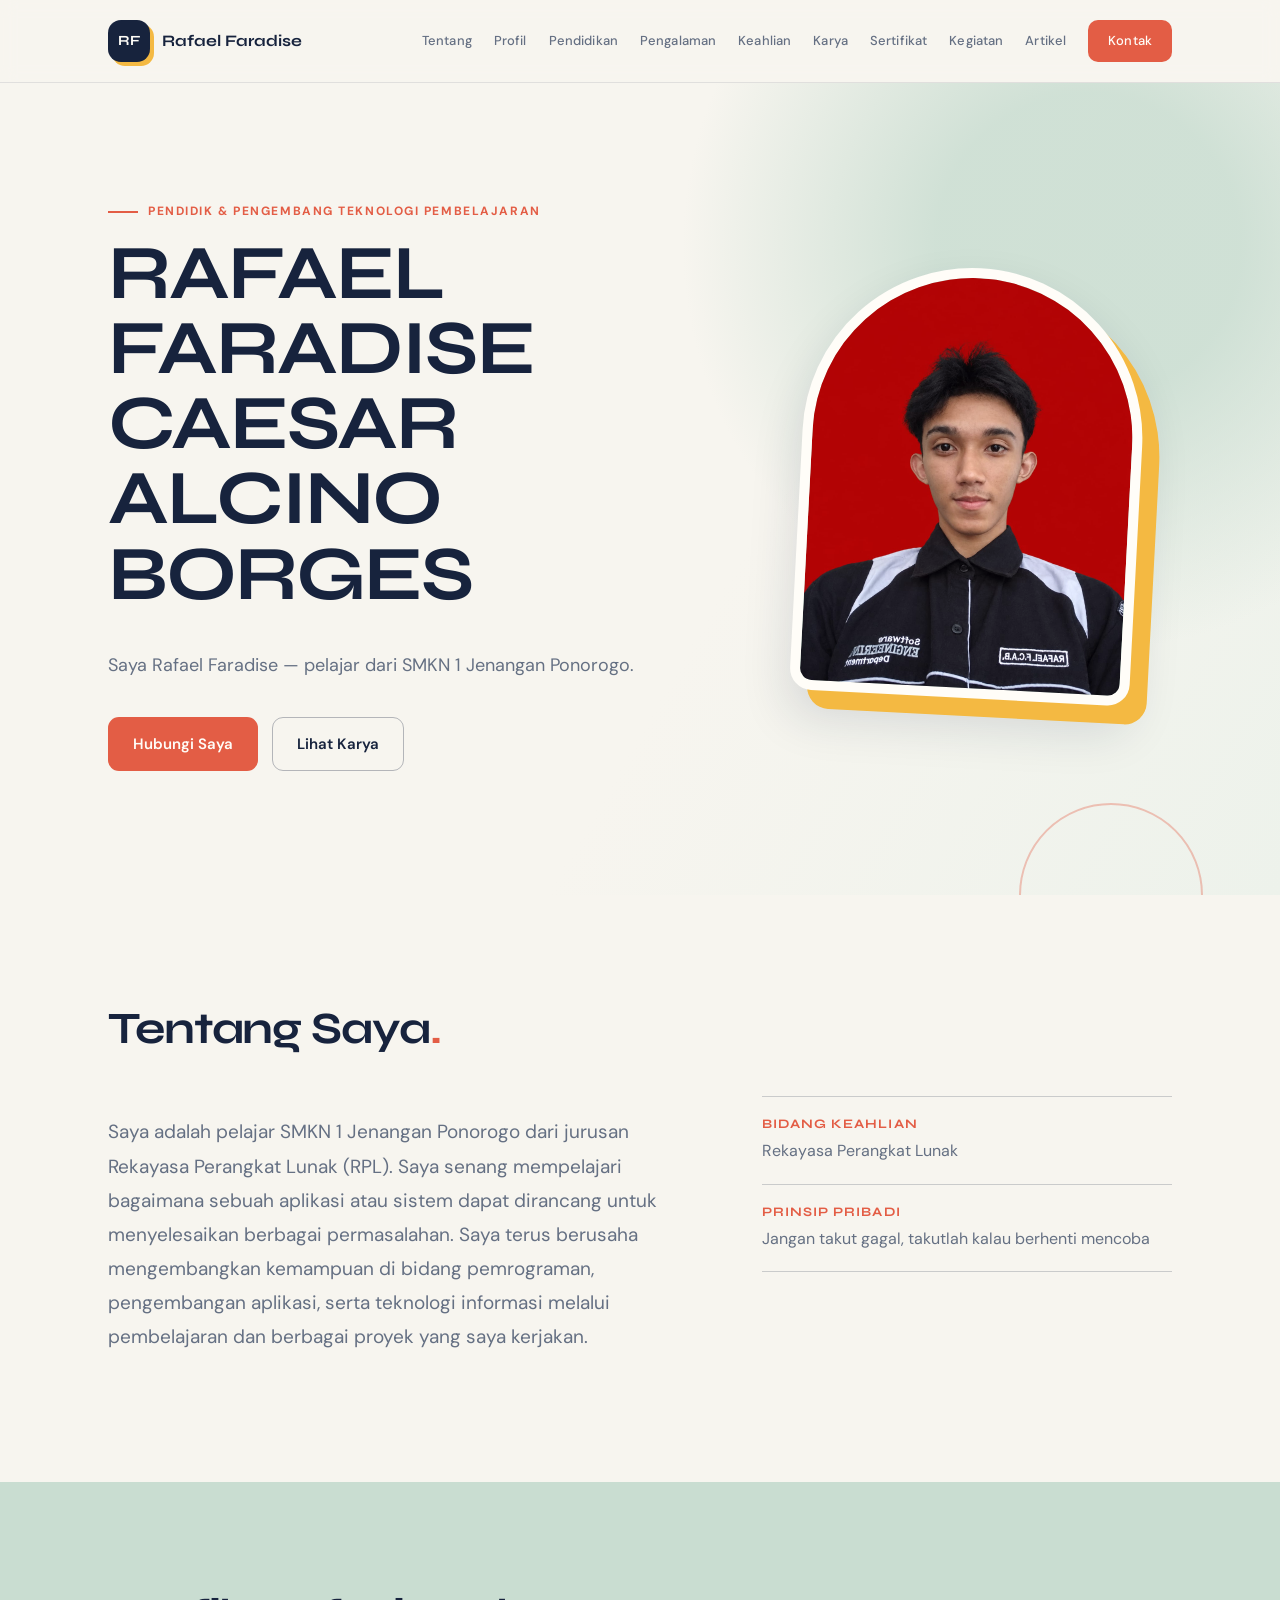
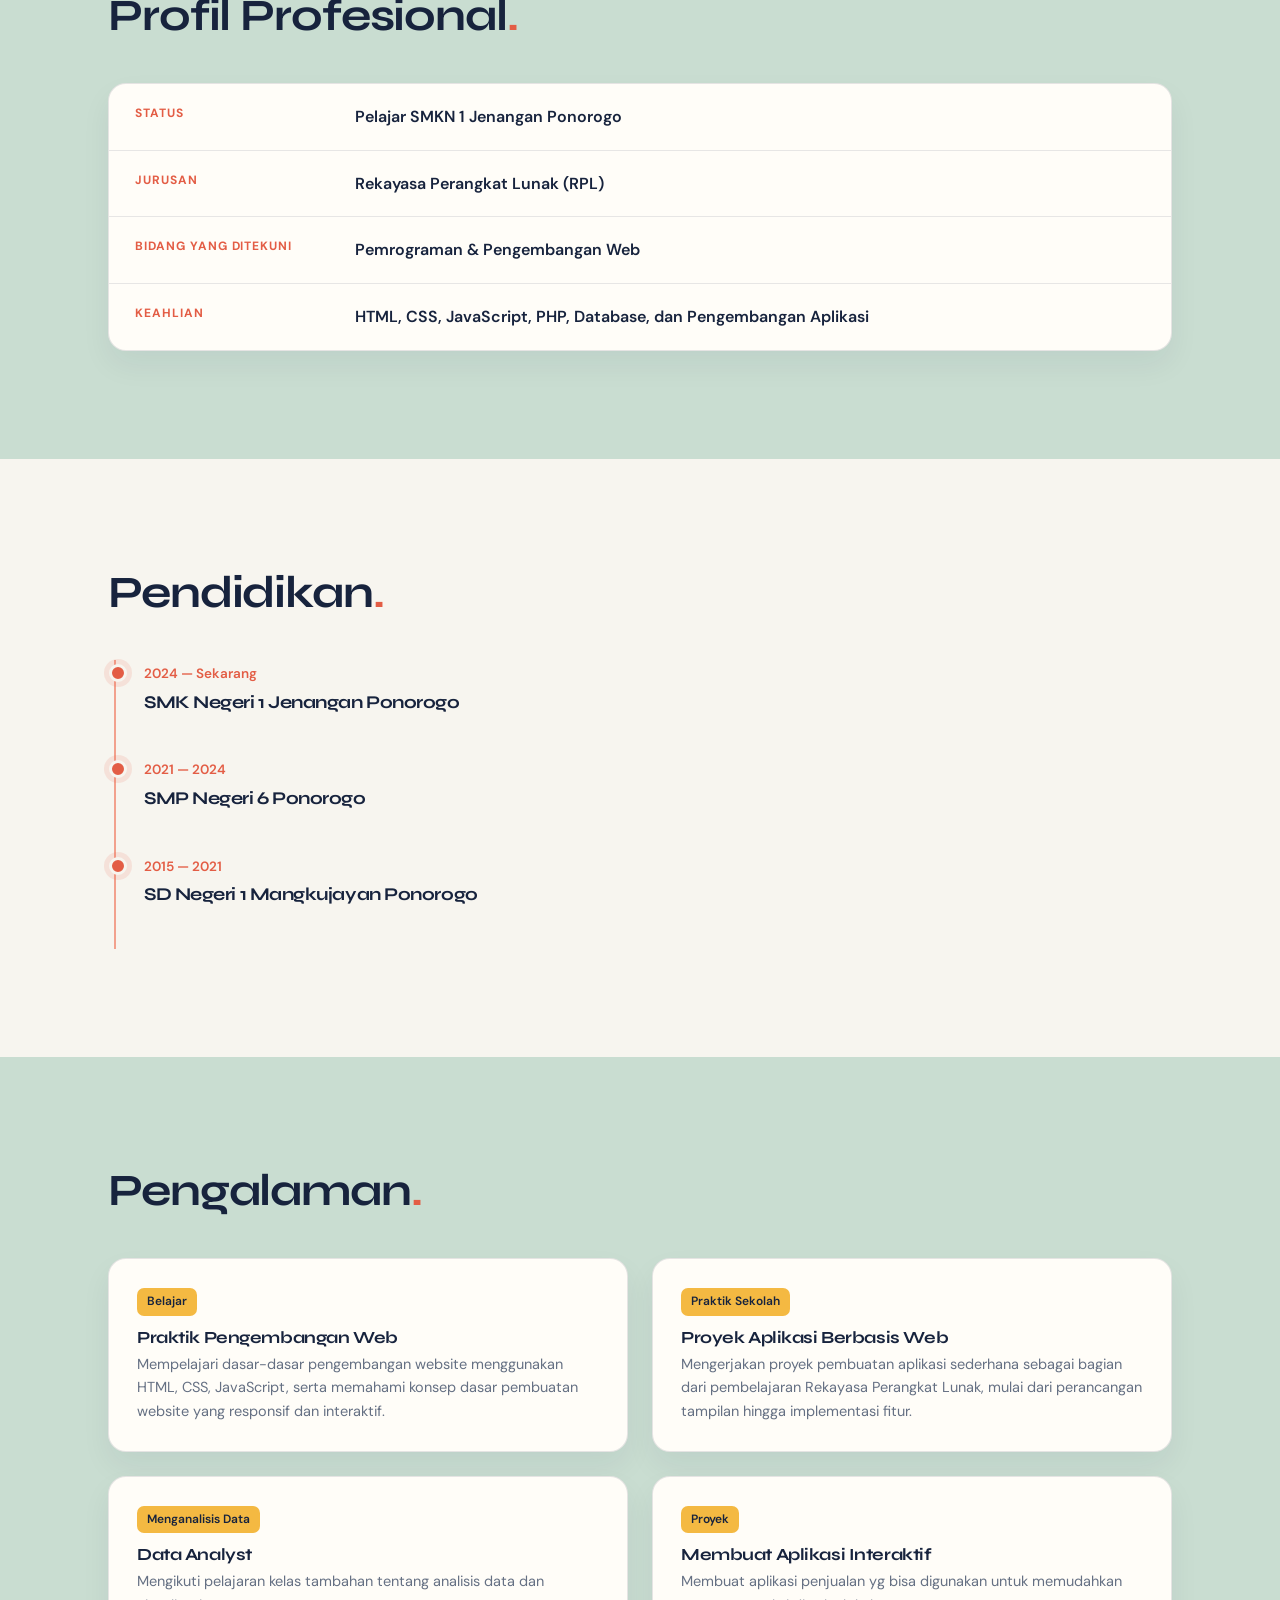
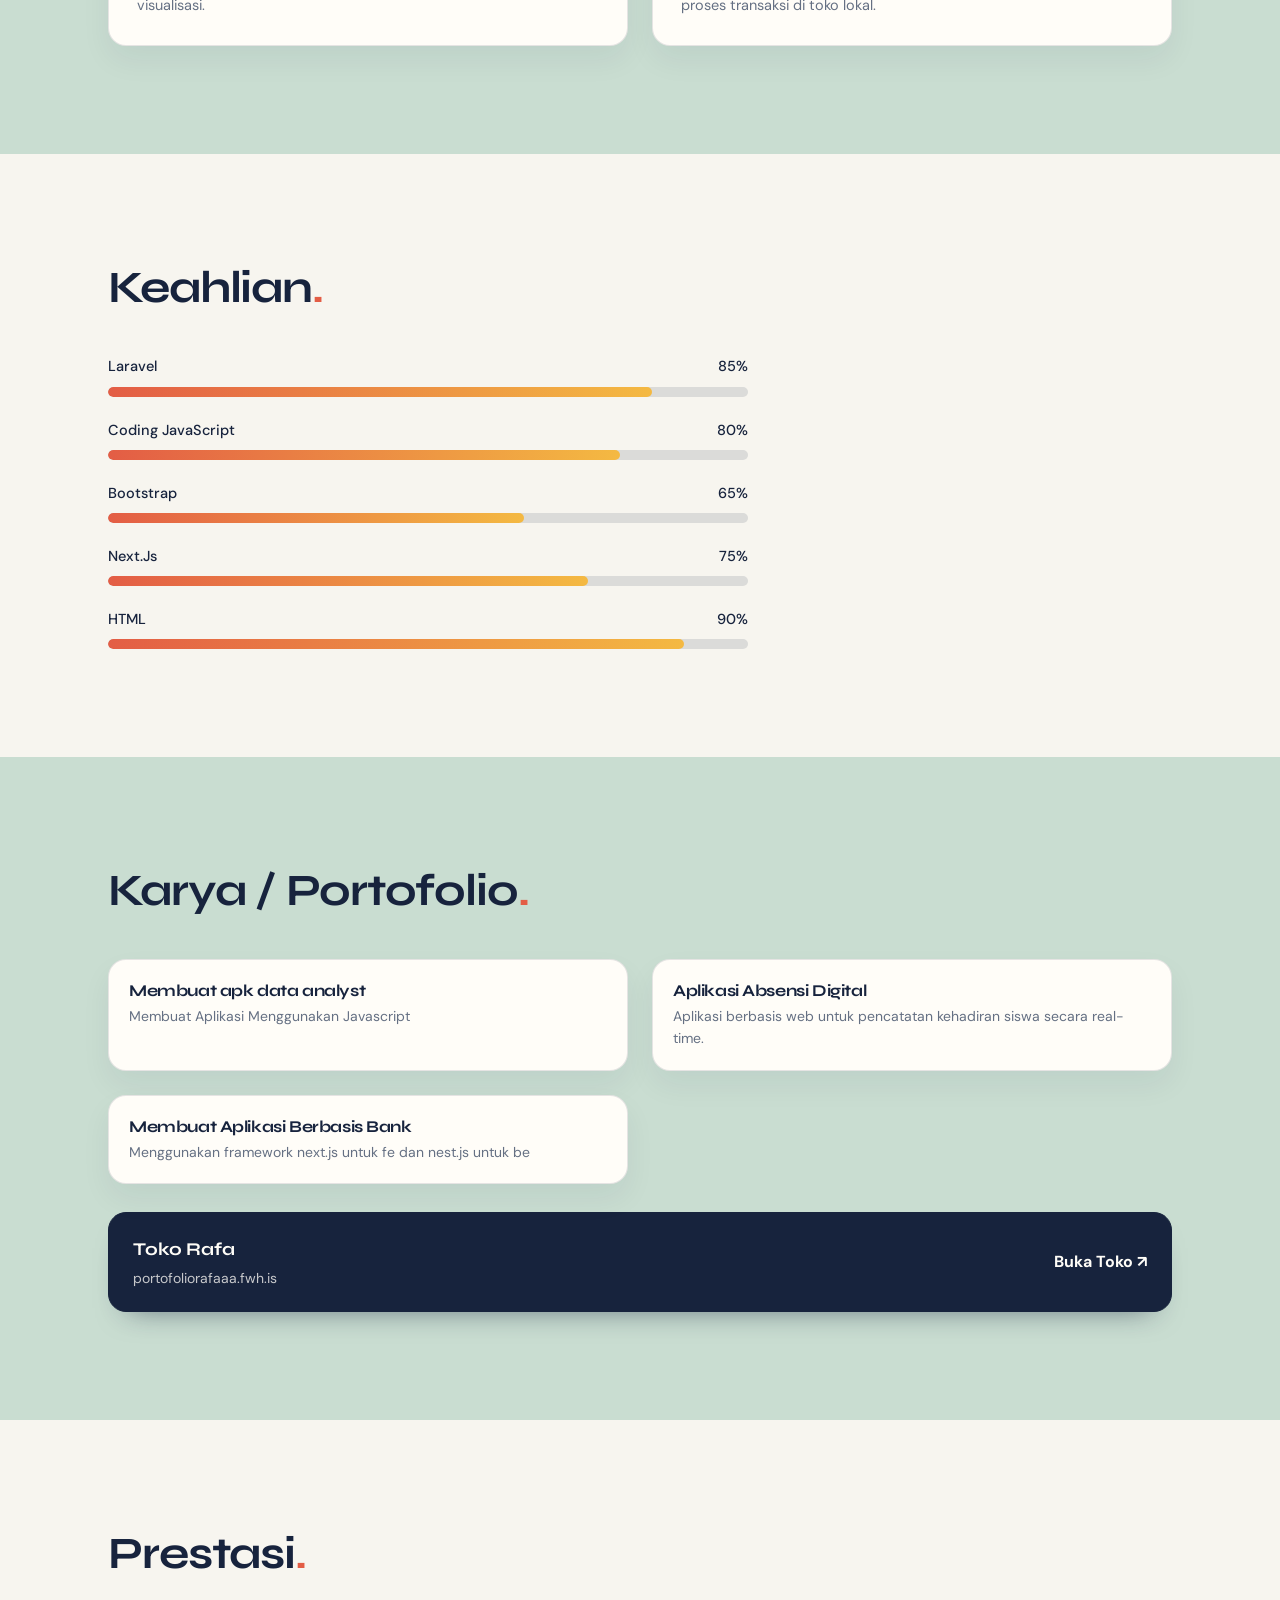
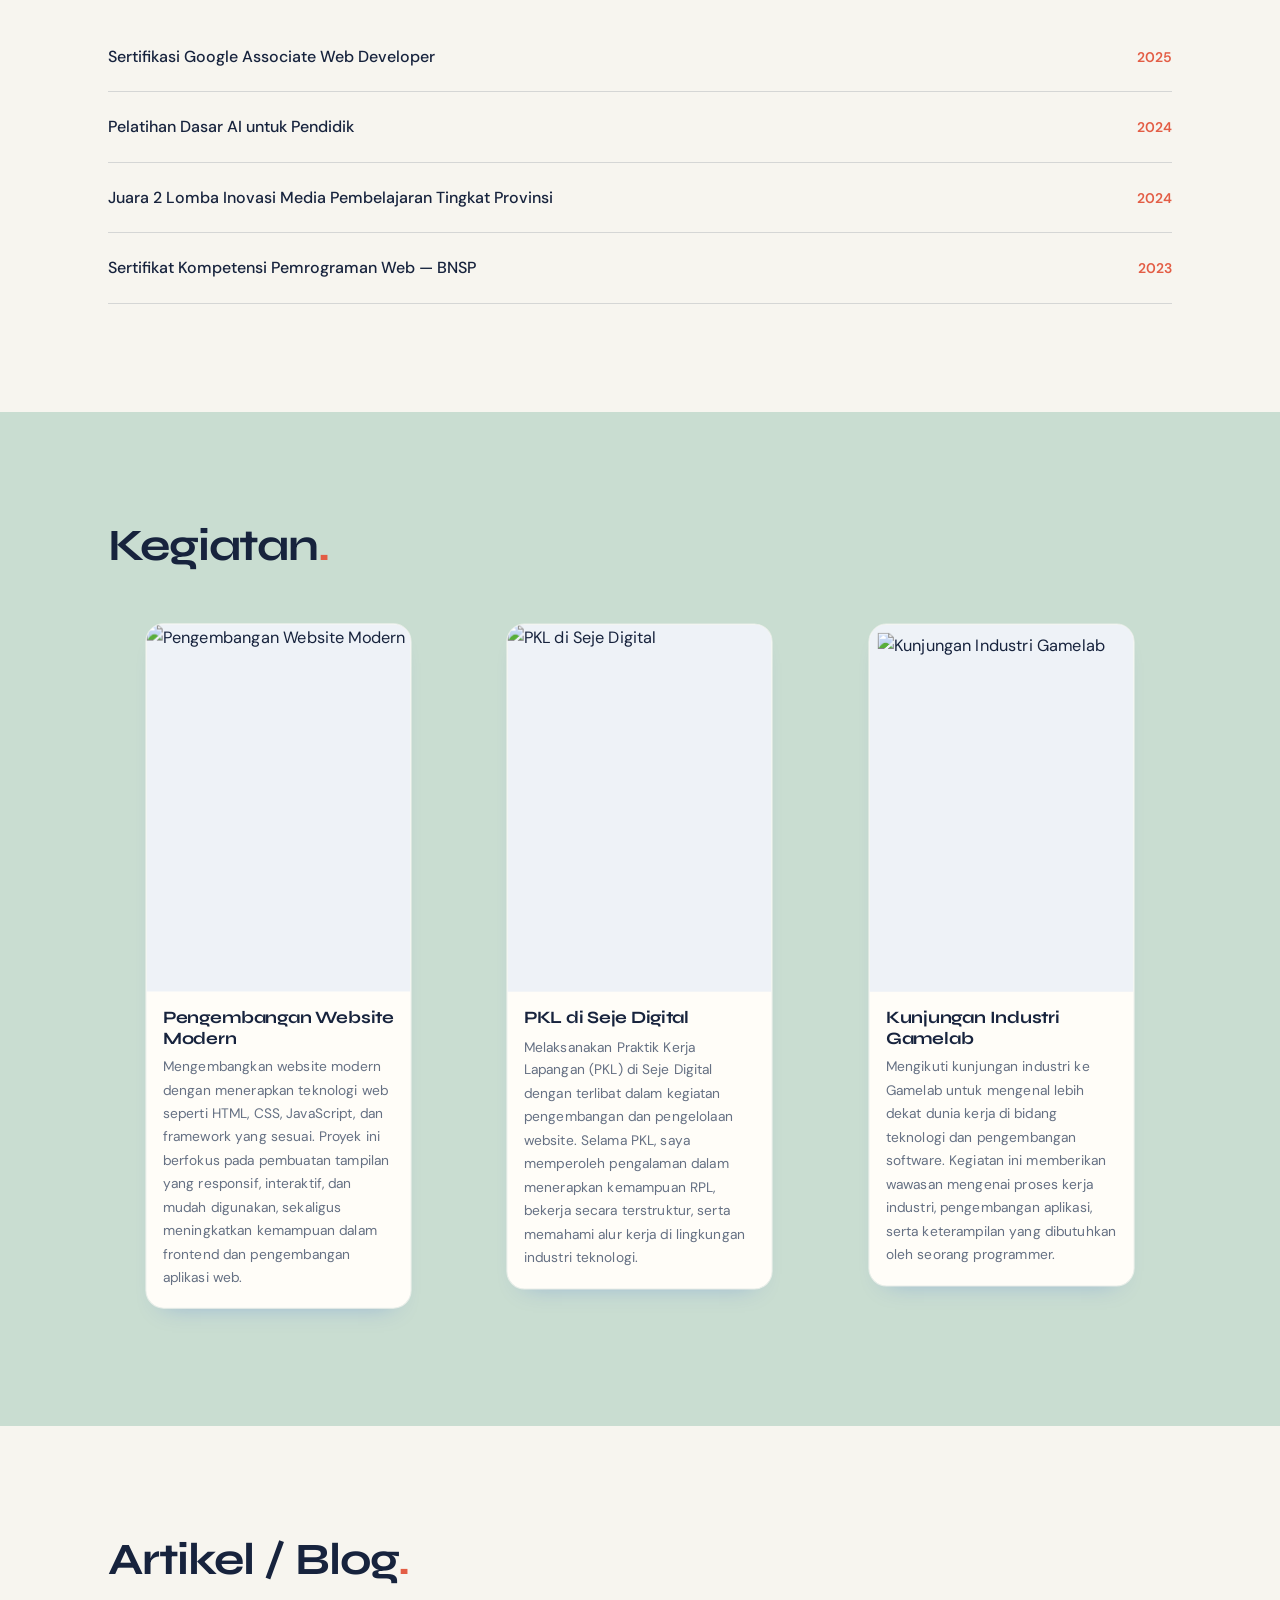
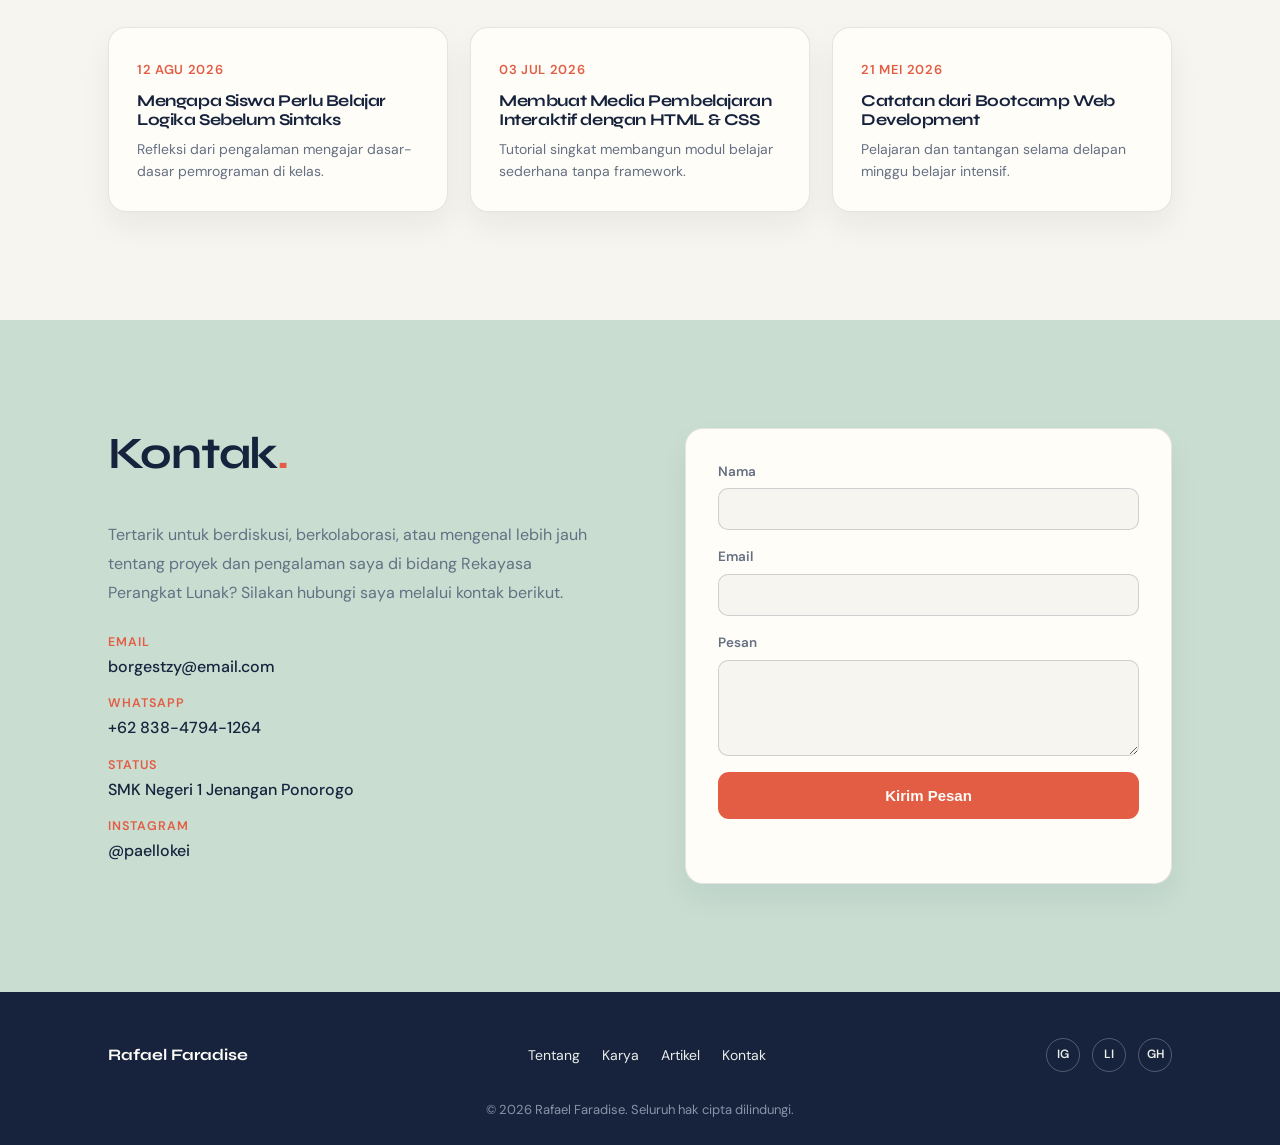
==== commit 3aa9bc28: "feat: tambah link portofolio Rafa" ====
--- a/index.html
+++ b/index.html
@@ -212,6 +212,13 @@
           <p>Menggunakan framework next.js untuk fe dan nest.js untuk be</p>
         </article>
       </div>
+      <a class="portfolio-link-card" href="https://portofoliorafaaa.fwh.is/" target="_blank" rel="noopener noreferrer" aria-label="Buka portofolio Rafa di tab baru">
+        <span class="portfolio-link-content">
+          <span class="portfolio-link-label">Toko Rafa</span>
+          <span class="portfolio-link-url">portofoliorafaaa.fwh.is</span>
+        </span>
+        <span class="portfolio-link-action">Buka Toko <span aria-hidden="true">&#8599;</span></span>
+      </a>
     </div>
   </section>
 
--- a/styles.css
+++ b/styles.css
@@ -373,6 +373,29 @@
 }
 .work-card h3{ font-size: 16.5px; margin: 16px 20px 4px; }
 .work-card p{ margin: 0 20px 20px; color: var(--ink-soft); font-size: 14px; }
+.portfolio-link-card{
+  margin-top: 28px;
+  padding: 22px 24px;
+  display: flex;
+  align-items: center;
+  justify-content: space-between;
+  gap: 24px;
+  background: var(--blue-900);
+  color: var(--white);
+  border-radius: var(--radius);
+  border: 1px solid var(--blue-900);
+  box-shadow: 0 16px 30px -20px rgba(23, 35, 61, .65);
+  transition: transform .2s ease, box-shadow .2s ease, background .2s ease;
+}
+.portfolio-link-card:hover{
+  background: var(--blue-700);
+  transform: translateY(-3px);
+  box-shadow: 0 20px 34px -20px rgba(23, 35, 61, .7);
+}
+.portfolio-link-content{ display: flex; flex-direction: column; gap: 3px; }
+.portfolio-link-label{ font-family: var(--font-display); font-size: 18px; font-weight: 700; }
+.portfolio-link-url{ color: rgba(255, 253, 248, .76); font-size: 14px; }
+.portfolio-link-action{ font-weight: 700; white-space: nowrap; }
 
 /* ---------- 9. SERTIFIKAT / PRESTASI ---------- */
 .cert-list{ display: flex; flex-direction: column; }
@@ -570,6 +593,7 @@
   .nav-cta{ margin-top: 4px; }
   .blog-grid{ grid-template-columns: 1fr; }
   .profile-row{ grid-template-columns: 1fr; gap: 4px; }
+  .portfolio-link-card{ align-items: flex-start; flex-direction: column; gap: 14px; }
 }
 
 @media (prefers-reduced-motion: reduce){
